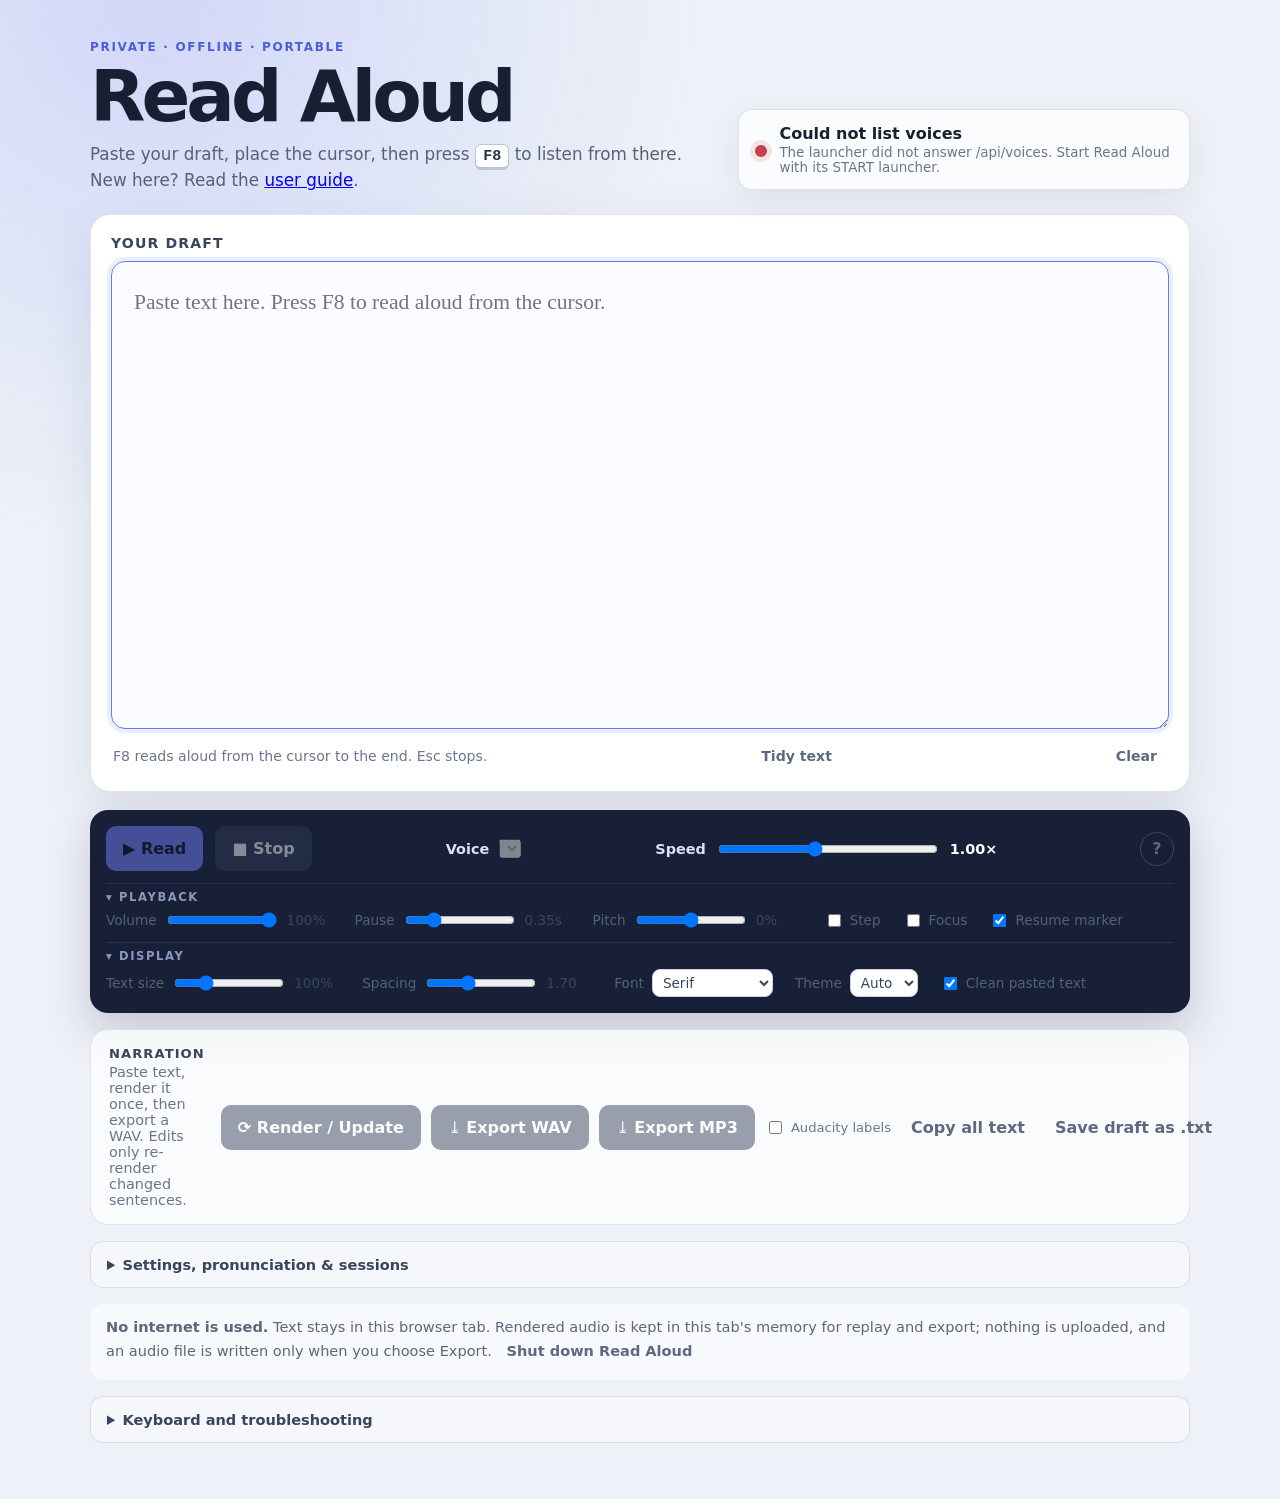
==== web/index.html @ 0d3b9978 "M0: import verified Read-Aloud baseline source and add regression checks" ====
<!doctype html>
<html lang="en">
<head>
  <meta charset="utf-8">
  <meta name="viewport" content="width=device-width, initial-scale=1">
  <meta name="color-scheme" content="light dark">
  <title>Read Aloud — Offline Proofreading</title>
  <link rel="stylesheet" href="style.css">
</head>
<body>
  <main class="shell">
    <noscript>
      <section class="noscript-banner" role="alert">
        <strong>JavaScript is turned off in this browser.</strong>
        <p>Read Aloud runs entirely on this computer — no internet is used and nothing is uploaded —
        but the offline voice engine needs JavaScript to run.</p>
        <p>If you use NoScript or a script blocker, allow scripts for <code>127.0.0.1</code> and
        <code>localhost</code> only; there are no third-party scripts on this page.
        Otherwise, enable JavaScript in your browser settings, then reload this page.</p>
      </section>
    </noscript>
    <header class="topbar">
      <div>
        <p class="eyebrow">PRIVATE · OFFLINE · PORTABLE</p>
        <h1>Read Aloud</h1>
        <p class="subtitle">Paste your draft, place the cursor, then press <kbd>F8</kbd> to listen from there. New here? Read the <a href="manual.html">user guide</a>.</p>
      </div>
      <div class="status-card" aria-live="polite">
        <span id="statusDot" class="dot loading"></span>
        <div>
          <strong id="statusTitle">Loading voice…</strong>
          <span id="statusDetail">The first launch can take several seconds.</span>
        </div>
      </div>
    </header>

    <section class="editor-card">
      <label for="draft">Your draft</label>
      <div id="restoreBanner" class="offer-banner" hidden>
        An autosaved session from this drive was found.
        <button id="restoreYes" type="button">Restore</button>
        <button id="restoreNo" class="quiet" type="button">Dismiss</button>
      </div>
      <div id="importBanner" class="offer-banner" hidden>
        Replace the current draft with <strong id="importName"></strong>? Unsaved work will be lost.
        <button id="importYes" type="button">Replace</button>
        <button id="importNo" class="quiet" type="button">Cancel</button>
      </div>
      <div class="editor-stack">
        <div id="backdrop" aria-hidden="true"><div id="backdropContent" class="backdrop-content"></div></div>
        <textarea id="draft" spellcheck="true" autofocus placeholder="Paste text here. Press F8 to read aloud from the cursor."></textarea>
      </div>
      <div class="selection-row">
        <span id="selectionInfo">F8 reads aloud from the cursor to the end. Esc stops.</span>
        <button id="tidyButton" class="quiet" type="button" title="Straighten quotes, remove hidden characters">Tidy text</button>
        <button id="clearButton" class="quiet" type="button">Clear</button>
      </div>
      <div class="lint-row" id="lintInfo" aria-live="polite"></div>
      <div class="flags-row" id="flagsRow" hidden>
        <span id="flagsInfo"></span>
        <button id="flagPanelToggle" class="quiet" type="button">Show</button>
        <button id="flagReportButton" class="quiet" type="button">Report</button>
        <button id="flagClearButton" class="quiet" type="button">Clear flags</button>
      </div>
      <ol class="flag-panel" id="flagPanel" hidden></ol>
    </section>

    <section class="controls" aria-label="Read aloud controls">
      <button id="readButton" class="primary" type="button" disabled>
        <span aria-hidden="true">▶</span> Read
      </button>
      <button id="stopButton" type="button" disabled>
        <span aria-hidden="true">■</span> Stop
      </button>
      <label class="speed-control" for="voiceSelect">
        Voice
        <select id="voiceSelect" disabled></select>
      </label>
      <label class="speed-control" for="speakerSelect" id="speakerRow" hidden>
        Speaker
        <select id="speakerSelect"></select>
      </label>
      <div class="speed-control" id="deliveryRow" hidden>
        Delivery
        <span class="seg" role="group" aria-label="Delivery style">
          <button id="deliveryNatural" type="button" class="segbtn active">Natural</button>
          <button id="deliverySteady" type="button" class="segbtn">Steady</button>
        </span>
      </div>
      <label class="speed-control" for="speed">
        Speed
        <input id="speed" type="range" min="0.65" max="1.45" step="0.05" value="1">
        <output id="speedValue" for="speed">1.00×</output>
      </label>
      <button id="helpButton" class="quiet help-btn" type="button" title="Keyboard shortcuts" aria-label="Keyboard shortcuts">?</button>
      <details class="ctl-group" id="playbackGroup" open>
        <summary>Playback</summary>
        <div class="tuning-row" aria-label="Playback tuning">
          <label for="volume">
            Volume
            <input id="volume" type="range" min="0" max="1" step="0.05" value="1">
            <output id="volumeValue" for="volume">100%</output>
          </label>
          <label for="gap">
            Pause
            <input id="gap" type="range" min="0" max="1.5" step="0.05" value="0.35">
            <output id="gapValue" for="gap">0.35s</output>
          </label>
          <label for="pitch">
            Pitch
            <input id="pitch" type="range" min="0.85" max="1.15" step="0.01" value="1">
            <output id="pitchValue" for="pitch">0%</output>
          </label>
          <label class="toggle" for="stepToggle">
            <input id="stepToggle" type="checkbox">
            Step
          </label>
          <label class="toggle" for="focusToggle">
            <input id="focusToggle" type="checkbox">
            Focus
          </label>
          <label class="toggle" for="resumeToggle" title="Leave a ▸ marker on the sentence where reading stopped">
            <input id="resumeToggle" type="checkbox" checked>
            Resume marker
          </label>
        </div>
      </details>
      <details class="ctl-group" id="displayGroup" open>
        <summary>Display</summary>
        <div class="tuning-row" aria-label="Display settings">
          <label for="fontScale">
            Text size
            <input id="fontScale" type="range" min="0.8" max="1.6" step="0.05" value="1">
            <output id="fontValue" for="fontScale">100%</output>
          </label>
          <label for="lineSpacing">
            Spacing
            <input id="lineSpacing" type="range" min="1.3" max="2.4" step="0.05" value="1.7">
            <output id="spacingValue" for="lineSpacing">1.70</output>
          </label>
          <label for="fontSelect">
            Font
            <select id="fontSelect">
              <option value="serif" selected>Serif</option>
              <option value="hyper">Hyperlegible</option>
            </select>
          </label>
          <label for="themeSelect">
            Theme
            <select id="themeSelect">
              <option value="auto" selected>Auto</option>
              <option value="light">Light</option>
              <option value="dark">Dark</option>
            </select>
          </label>
          <label class="toggle" for="cleanPasteToggle">
            <input id="cleanPasteToggle" type="checkbox" checked>
            Clean pasted text
          </label>
        </div>
      </details>
    </section>

    <section class="narration" aria-label="Narration and WAV export">
      <div class="narration-text">
        <strong>Narration</strong>
        <span id="narrationInfo">Paste text, render it once, then export a WAV. Edits only re-render changed sentences.</span>
        <span id="statsInfo" class="stats-line"></span>
      </div>
      <div class="narration-buttons">
        <button id="renderButton" type="button" disabled>
          <span aria-hidden="true">⟳</span> Render / Update
        </button>
        <button id="exportButton" type="button" disabled>
          <span aria-hidden="true">⤓</span> Export WAV
        </button>
        <button id="exportMp3Button" type="button" disabled>
          <span aria-hidden="true">⤓</span> Export MP3
        </button>
        <label class="labels-toggle" for="labelsToggle">
          <input id="labelsToggle" type="checkbox">
          Audacity labels
        </label>
        <button id="copyAllButton" class="quiet" type="button">Copy all text</button>
        <button id="saveTxtButton" class="quiet" type="button">Save draft as .txt</button>
      </div>
    </section>

    <details class="help settings-panel">
      <summary>Settings, pronunciation &amp; sessions</summary>
      <div class="settings-body">
        <p>Copy your settings as one line of text, or save them as <strong>settings.txt</strong> next to
        the app files in the <strong>shared</strong> folder — the page loads that file automatically on
        every launch, on any computer. Pronunciation fixes live in the <code>dict</code> part, for example
        <code>"dict":{"Dr.":"Doctor","kubectl":"kube control"}</code>; they change only how words are
        spoken, never your text. A session file saves the draft, flags, and settings together.</p>
        <textarea id="settingsBox" rows="3" spellcheck="false" placeholder='RA1 {"v":1,"speed":1, ... }'></textarea>
        <div class="settings-buttons">
          <button id="settingsShow" class="quiet" type="button">Show current</button>
          <button id="settingsApply" class="quiet" type="button">Apply</button>
          <button id="settingsCopy" class="quiet" type="button">Copy</button>
          <button id="settingsDownload" class="quiet" type="button">Save settings.txt to drive</button>
          <button id="sessionSave" class="quiet" type="button">Save session to drive</button>
          <button id="sessionOpen" class="quiet" type="button">Open session</button>
          <label class="toggle" for="autosaveToggle">
            <input id="autosaveToggle" type="checkbox">
            Autosave to drive
          </label>
          <span id="autosaveDot" class="autosave-dot" hidden>● autosaving to this drive</span>
          <input type="file" id="sessionFile" accept=".json,.txt,application/json" hidden>
        </div>
      </div>
    </details>

    <section class="privacy-note">
      <strong>No internet is used.</strong>
      Text stays in this browser tab. Rendered audio is kept in this tab's memory for replay and export; nothing is uploaded, and an audio file is written only when you choose Export.
      <span class="quit-line"><button id="quitButton" class="quiet" type="button">Shut down Read Aloud</button></span>
    </section>

    <details class="help">
      <summary>Keyboard and troubleshooting</summary>
      <p><strong>New to Read Aloud?</strong> The <a href="manual.html">user guide</a> walks through everything on one friendly page — it also lives on the drive as <strong>HOW TO USE.html</strong>.</p>
      <p><kbd>F8</kbd> reads aloud from the cursor to the end of the draft, highlighting each sentence as it is spoken. The next sentence is prepared while the current one plays, so reading is continuous. With text selected, <kbd>F8</kbd> reads only the selection. <kbd>Esc</kbd> stops and leaves a <strong>▸ resume marker</strong> on the sentence — it follows the sentence through edits and clears itself once you read it again. Pressing <kbd>F8</kbd> resumes from the stopped sentence. Editing the text stops playback. Press <kbd>?</kbd> anytime for the shortcut overlay.</p>
      <p><strong>Adding voices:</strong> copy a compatible voice package folder into the
      <strong>voices</strong> folder next to <strong>shared</strong> on this drive, then relaunch.
      Three families work: <strong>Piper VITS</strong> packages hold <code>voice.json</code>,
      <code>model.onnx</code> and <code>tokens.txt</code>; <strong>KittenTTS</strong> and
      <strong>Kokoro</strong> packages also include their matching <code>voices.bin</code> and carry
      several speakers in one file. Multi-speaker Piper models (such as LibriTTS-R with 904 speakers)
      work too — the Speaker dropdown appears automatically, and a curated <code>speakers</code> list
      in <code>voice.json</code> (schemaVersion 2) gives your favorites proper names.
      It will appear in the Voice dropdown automatically. The <a href="make-voice.html">voice package maker</a> can build and test compatible Piper, KittenTTS, and Kokoro packages. Invalid packages are skipped and reported
      without affecting working voices.</p>
      <p><kbd>F7</kbd> replays the current sentence (or, while stopped, reads the sentence at the cursor once).
      <kbd>F9</kbd> flags the current sentence for later without interrupting playback; <kbd>F10</kbd> jumps
      to the next flagged sentence. <strong>Show</strong> opens the flag panel: click any entry to jump to it,
      and flags follow their sentences through edits and moves — a rewritten sentence keeps its flag, and a
      deleted one is listed as not found. Flagged sentences carry a dotted underline in the text. <strong>Step</strong> waits after each sentence — press <kbd>F8</kbd>
      (or Space outside the text box) for the next one. <strong>Focus</strong> dims everything except the
      sentence being spoken.</p>
      <p><strong>Render / Update</strong> synthesizes every sentence of the draft into memory, and <strong>Export WAV</strong> stitches them into one audio file with natural pauses. After editing, Render / Update re-records only the sentences that changed; everything else is reused instantly. Changing the speed re-renders everything, since it produces different audio.</p>
      <p>Do not open <code>shared/index.html</code> directly. Close this page and use the matching <code>START</code> launcher in the parent folder. Keep the <code>shared</code> folder beside the launcher.</p>
    </details>
    <div id="helpOverlay" class="help-overlay" hidden role="dialog" aria-label="Keyboard shortcuts">
      <div class="help-card">
        <strong>Keyboard shortcuts</strong>
        <dl>
          <dt><kbd>F8</kbd></dt><dd>Read from the cursor (or read the selection). In step mode: next sentence.</dd>
          <dt><kbd>F7</kbd></dt><dd>Replay the current sentence.</dd>
          <dt><kbd>F9</kbd></dt><dd>Flag the current sentence while listening.</dd>
          <dt><kbd>F10</kbd></dt><dd>Jump to the next flagged sentence.</dd>
          <dt><kbd>Esc</kbd></dt><dd>Stop reading (a ▸ resume marker is left on the sentence).</dd>
          <dt><kbd>Space</kbd></dt><dd>Next sentence in step mode, when the text box is not focused.</dd>
          <dt><kbd>?</kbd></dt><dd>Show or hide this overlay.</dd>
        </dl>
        <button id="helpClose" class="quiet" type="button">Close</button>
      </div>
    </div>
  </main>

  <script src="app.js" defer></script>
</body>
</html>
---- web/style.css ----
:root {
  font-family: Inter, ui-sans-serif, system-ui, -apple-system, BlinkMacSystemFont, "Segoe UI", sans-serif;
  color: #172033;
  background: #eef1f7;
  font-synthesis: none;
}

* { box-sizing: border-box; }

body {
  margin: 0;
  min-height: 100vh;
  background:
    radial-gradient(circle at 12% 0%, rgba(72, 99, 255, 0.18), transparent 34rem),
    #eef1f7;
}

button, textarea, input { font: inherit; }

.shell {
  width: min(1100px, calc(100% - 32px));
  margin: 0 auto;
  padding: 40px 0 56px;
}

.topbar {
  display: flex;
  justify-content: space-between;
  align-items: flex-end;
  gap: 24px;
  margin-bottom: 24px;
}

.eyebrow {
  margin: 0 0 8px;
  color: #4c5ed7;
  font-size: 0.75rem;
  font-weight: 800;
  letter-spacing: 0.14em;
}

h1 {
  margin: 0;
  font-size: clamp(2.25rem, 6vw, 4.5rem);
  letter-spacing: -0.055em;
  line-height: 0.95;
}

.subtitle {
  margin: 14px 0 0;
  color: #566178;
  font-size: 1.05rem;
}

kbd {
  display: inline-block;
  padding: 0.12rem 0.45rem;
  border: 1px solid #bcc4d8;
  border-bottom-width: 3px;
  border-radius: 6px;
  background: #fff;
  color: #27314a;
  font-size: 0.9em;
  font-weight: 700;
}

.status-card {
  min-width: 290px;
  display: flex;
  align-items: center;
  gap: 12px;
  padding: 14px 16px;
  border: 1px solid rgba(122, 136, 169, 0.24);
  border-radius: 14px;
  background: rgba(255, 255, 255, 0.76);
  box-shadow: 0 10px 30px rgba(44, 56, 94, 0.08);
}

.status-card strong, .status-card span { display: block; }
.status-card span { margin-top: 2px; color: #6b758b; font-size: 0.84rem; }

.dot {
  width: 12px;
  height: 12px;
  flex: 0 0 12px;
  border-radius: 50%;
  background: #d8a316;
  box-shadow: 0 0 0 5px rgba(216, 163, 22, 0.13);
}

.dot.ready { background: #1c9c67; box-shadow: 0 0 0 5px rgba(28, 156, 103, 0.13); }
.dot.error { background: #c83f52; box-shadow: 0 0 0 5px rgba(200, 63, 82, 0.13); }
.dot.speaking { background: #5268ee; box-shadow: 0 0 0 5px rgba(82, 104, 238, 0.13); }

.editor-card {
  padding: 20px;
  border: 1px solid rgba(122, 136, 169, 0.22);
  border-radius: 20px;
  background: #fff;
  box-shadow: 0 18px 50px rgba(44, 56, 94, 0.1);
}

.editor-card > label {
  display: block;
  margin: 0 0 10px;
  color: #39445d;
  font-size: 0.88rem;
  font-weight: 800;
  text-transform: uppercase;
  letter-spacing: 0.08em;
}

.editor-stack {
  position: relative;
  display: grid;
}

.editor-stack > textarea { grid-area: 1 / 1; }

#backdrop {
  position: absolute;
  inset: 0;
  overflow: hidden;
  border: 1px solid transparent;
  border-radius: 14px;
  background: #fbfcff;
  pointer-events: none;
}

.backdrop-content {
  min-height: 100%;
  padding: 22px;
  color: transparent;
  font-family: Georgia, "Times New Roman", serif;
  font-size: clamp(1.1rem, 2vw, 1.35rem);
  line-height: 1.7;
  white-space: pre-wrap;
  overflow-wrap: break-word;
}

.backdrop-content mark {
  border-radius: 5px;
  background: rgba(114, 132, 255, 0.30);
  color: transparent;
  box-decoration-break: clone;
  -webkit-box-decoration-break: clone;
}

textarea {
  position: relative;
  z-index: 1;
  width: 100%;
  min-height: min(52vh, 560px);
  resize: vertical;
  padding: 22px;
  border: 1px solid #d6dbe8;
  border-radius: 14px;
  outline: none;
  background: transparent;
  color: #171d2c;
  font-family: Georgia, "Times New Roman", serif;
  font-size: clamp(1.1rem, 2vw, 1.35rem);
  line-height: 1.7;
  transition: border-color 150ms ease, box-shadow 150ms ease;
}

textarea:focus {
  border-color: #687bf0;
  box-shadow: 0 0 0 4px rgba(104, 123, 240, 0.13);
}

.selection-row {
  display: flex;
  justify-content: space-between;
  align-items: center;
  gap: 16px;
  padding: 12px 2px 0;
  color: #6b758b;
  font-size: 0.88rem;
}

.controls {
  display: flex;
  flex-wrap: wrap;
  align-items: center;
  gap: 12px;
  margin-top: 18px;
  padding: 16px;
  border-radius: 18px;
  background: #182038;
  color: #fff;
  box-shadow: 0 18px 45px rgba(24, 32, 56, 0.2);
}

button {
  padding: 12px 16px;
  border: 1px solid transparent;
  border-radius: 10px;
  cursor: pointer;
  background: #303a55;
  color: #fff;
  font-weight: 750;
}

button:hover:not(:disabled) { transform: translateY(-1px); }
button:disabled { cursor: not-allowed; opacity: 0.48; }
button.primary { background: #7284ff; color: #0c1226; }
button.quiet { padding: 6px 9px; background: transparent; color: #5e6980; }

.speed-control {
  display: flex;
  align-items: center;
  gap: 10px;
  margin-left: auto;
  color: #dce1f1;
  font-size: 0.9rem;
  font-weight: 700;
}

.speed-control input { width: min(220px, 24vw); }
.speed-control select { max-width: min(16em, 30vw); }
.speed-control output { min-width: 3.5rem; color: #fff; font-variant-numeric: tabular-nums; }

.seg { display: inline-flex; border: 1px solid #3a4664; border-radius: 10px; overflow: hidden; }
.seg .segbtn { padding: 8px 12px; border-radius: 0; background: #232c47; color: #c7cfe4; font-weight: 650; }
.seg .segbtn.active { background: #7284ff; color: #0c1226; }
.seg .segbtn:hover:not(:disabled) { transform: none; }

.offer-banner {
  margin: 8px 0 10px;
  padding: 10px 14px;
  border: 1px solid #c9d0e0;
  border-radius: 12px;
  background: rgba(114, 132, 255, 0.08);
  font-size: 0.9rem;
}
.offer-banner button { margin-left: 8px; padding: 6px 12px; }
:root[data-theme="dark"] .offer-banner { border-color: #303a53; background: rgba(114, 132, 255, 0.12); }

.autosave-dot { color: #2f7d4f; font-size: 0.85rem; font-weight: 700; }
:root[data-theme="dark"] .autosave-dot { color: #7fd79f; }

/* Collapsible groups inside the dark controls card */
.ctl-group { width: 100%; }
.ctl-group summary {
  cursor: pointer;
  list-style: none;
  font-size: 0.72rem;
  font-weight: 800;
  letter-spacing: 0.14em;
  text-transform: uppercase;
  color: #8b98bd;
  padding: 6px 0 2px;
  border-top: 1px solid rgba(122, 136, 169, 0.18);
  user-select: none;
}
.ctl-group summary::before { content: '▸ '; }
.ctl-group[open] summary::before { content: '▾ '; }
.ctl-group .tuning-row { border-top: none; margin-top: 4px; padding-top: 0; }
.help-btn { margin-left: auto; font-weight: 800; border: 1px solid #3a4664; border-radius: 50%; width: 34px; height: 34px; padding: 0; color: #c7cfe4; }

/* Keyboard shortcut overlay */
.help-overlay {
  position: fixed;
  inset: 0;
  background: rgba(12, 18, 38, 0.55);
  display: flex;
  align-items: center;
  justify-content: center;
  z-index: 40;
}
.help-card {
  background: #fff;
  color: #1c2438;
  border-radius: 16px;
  padding: 22px 26px;
  max-width: 520px;
  width: min(92vw, 520px);
  box-shadow: 0 24px 60px rgba(12, 18, 38, 0.35);
}
.help-card dl { display: grid; grid-template-columns: auto 1fr; gap: 8px 14px; margin: 14px 0; }
.help-card dd { margin: 0; font-size: 0.92rem; }
:root[data-theme="dark"] .help-card { background: #1d2538; color: #dce1f1; }

/* Resume marker: one solid accent underline, distinct from dotted flags */
u.resumemark {
  text-decoration: underline;
  text-decoration-style: solid;
  text-decoration-color: #7284ff;
  text-decoration-thickness: 2.5px;
  text-underline-offset: 3px;
}

/* Sentences just re-recorded by Render / Update */
u.fresh { text-decoration: none; background: rgba(114, 132, 255, 0.16); border-radius: 3px; }

/* Pinned resume row in the flag panel */
.flag-panel li.flag-resume { border-left: 3px solid #7284ff; }
.flag-panel li.flag-resume .flag-text::before { content: '▸ Resume — '; font-weight: 750; color: #5a6cf0; }

/* The hidden attribute must always win, even over author display rules
   (flex/grid on the same element would otherwise override it). */
[hidden] { display: none !important; }

.noscript-banner {
  margin-bottom: 18px;
  padding: 16px 18px;
  border: 1px solid #e3b7b7;
  border-radius: 14px;
  background: #fdf3f3;
  color: #5a2f2f;
}

.noscript-banner strong { display: block; margin-bottom: 6px; }
.noscript-banner p { margin: 6px 0 0; font-size: 0.95rem; line-height: 1.5; }
.noscript-banner code {
  padding: 1px 5px;
  border-radius: 5px;
  background: rgba(0, 0, 0, 0.07);
  font-size: 0.9em;
}

.narration {
  display: flex;
  justify-content: space-between;
  align-items: center;
  gap: 16px;
  margin-top: 16px;
  padding: 16px 18px;
  border: 1px solid rgba(122, 136, 169, 0.22);
  border-radius: 18px;
  background: rgba(255, 255, 255, 0.72);
}

.narration-text strong {
  display: block;
  color: #39445d;
  font-size: 0.82rem;
  font-weight: 800;
  text-transform: uppercase;
  letter-spacing: 0.08em;
}

.narration-text span {
  display: block;
  margin-top: 3px;
  color: #6b758b;
  font-size: 0.9rem;
}

.narration-buttons {
  display: flex;
  gap: 10px;
  flex: 0 0 auto;
}

.privacy-note, .help {
  margin-top: 16px;
  padding: 14px 16px;
  border-radius: 13px;
  color: #5c667c;
  font-size: 0.91rem;
}

.privacy-note { background: rgba(255, 255, 255, 0.62); }
.help { border: 1px solid rgba(122, 136, 169, 0.22); background: rgba(255, 255, 255, 0.42); }
.help summary { cursor: pointer; color: #39445d; font-weight: 800; }
.help p:last-child { margin-bottom: 0; }

@media (max-width: 760px) {
  .shell { width: min(100% - 20px, 1100px); padding-top: 22px; }
  .topbar { display: block; }
  .status-card { margin-top: 20px; min-width: 0; }
  .controls { flex-wrap: wrap; }
  .narration { display: block; }
  .narration-buttons { margin-top: 12px; }
  .narration-buttons button { flex: 1; width: 100%; }
  .speed-control { width: 100%; margin: 4px 0 0; }
  .speed-control input { flex: 1; width: auto; }
}

/* dark theme (activated by data-theme, set from the theme setting) */
:root[data-theme="dark"] { color: #eef1fb; background: #111626; }
:root[data-theme="dark"] body { background: radial-gradient(circle at 12% 0%, rgba(72, 99, 255, 0.2), transparent 34rem), #111626; }
:root[data-theme="dark"] .subtitle, :root[data-theme="dark"] .selection-row, :root[data-theme="dark"] .privacy-note, :root[data-theme="dark"] .help { color: #aeb7cc; }
:root[data-theme="dark"] .status-card, :root[data-theme="dark"] .editor-card { background: #1a2133; border-color: #303a53; }
:root[data-theme="dark"] .status-card span { color: #aeb7cc; }
:root[data-theme="dark"] textarea { background: transparent; color: #f0f2f8; border-color: #38425d; }
:root[data-theme="dark"] #backdrop { background: #111728; }
:root[data-theme="dark"] .backdrop-content mark { background: rgba(114, 132, 255, 0.42); }
:root[data-theme="dark"] .editor-card > label, :root[data-theme="dark"] .help summary { color: #dfe4f2; }
:root[data-theme="dark"] kbd { background: #222b40; color: #eef1fb; border-color: #52607c; }
:root[data-theme="dark"] button.quiet { color: #bac2d4; }
:root[data-theme="dark"] .privacy-note, :root[data-theme="dark"] .help, :root[data-theme="dark"] .narration { background: rgba(29, 37, 56, 0.75); border-color: #303a53; }
:root[data-theme="dark"] .narration-text strong { color: #dfe4f2; }
:root[data-theme="dark"] .narration-text span { color: #aeb7cc; }
:root[data-theme="dark"] .noscript-banner { background: #3a2430; border-color: #6d4050; color: #f0d9dd; }
:root[data-theme="dark"] .noscript-banner code { background: rgba(255, 255, 255, 0.12); }


/* ---- Tier 1 pack: tuning row, lint, stats, scalable editor text ---- */

.tuning-row {
  display: flex;
  flex-wrap: wrap;
  gap: 14px 22px;
  width: 100%;
  margin-top: 14px;
  padding-top: 14px;
  border-top: 1px solid rgba(122, 136, 169, 0.18);
}

.tuning-row label {
  display: flex;
  align-items: center;
  gap: 8px;
  font-size: 0.85rem;
  color: #54607a;
}

.tuning-row input[type="range"] { width: 110px; }

.tuning-row output {
  min-width: 46px;
  font-variant-numeric: tabular-nums;
  color: #39445d;
}

.lint-row {
  margin-top: 8px;
  font-size: 0.85rem;
  color: #8a5a2b;
}

.lint-row:empty { display: none; }

.stats-line {
  display: block;
  margin-top: 4px;
  color: #6b758b;
  font-size: 0.85rem;
}

.stats-line:empty { display: none; }

textarea, .backdrop-content {
  font-size: calc(clamp(1.1rem, 2vw, 1.35rem) * var(--font-scale, 1));
  line-height: var(--line-height, 1.7);
}

/* dark theme (activated by data-theme, set from the theme setting) */
:root[data-theme="dark"] .tuning-row { border-top-color: rgba(122, 136, 169, 0.28); }
:root[data-theme="dark"] .tuning-row label { color: #aeb7cc; }
:root[data-theme="dark"] .tuning-row output { color: #dfe4f2; }
:root[data-theme="dark"] .lint-row { color: #dcb27e; }
:root[data-theme="dark"] .stats-line { color: #aeb7cc; }


/* ---- Tier 2 pack: fonts, focus mode, lint underlines, flags, settings, exports ---- */

@font-face {
  font-family: 'Atkinson Hyperlegible';
  src: url('fonts/AtkinsonHyperlegible-Regular.woff2') format('woff2');
  font-weight: 400;
  font-style: normal;
  font-display: swap;
}
@font-face {
  font-family: 'Atkinson Hyperlegible';
  src: url('fonts/AtkinsonHyperlegible-Bold.woff2') format('woff2');
  font-weight: 700;
  font-style: normal;
  font-display: swap;
}
@font-face {
  font-family: 'Atkinson Hyperlegible';
  src: url('fonts/AtkinsonHyperlegible-Italic.woff2') format('woff2');
  font-weight: 400;
  font-style: italic;
  font-display: swap;
}

textarea, .backdrop-content {
  font-family: var(--editor-font, Georgia, "Times New Roman", serif);
}

.tuning-row select {
  padding: 4px 6px;
  border-radius: 8px;
  border: 1px solid #c9d0e0;
  background: #ffffff;
  color: #39445d;
  font: inherit;
}

.tuning-row .toggle {
  gap: 6px;
  cursor: pointer;
}

/* Focus mode: dim everything except the sentence being spoken */
.focus-live textarea { color: transparent; caret-color: #171d2c; }
.focus-live .backdrop-content { color: rgba(23, 29, 44, 0.34); }
.focus-live .backdrop-content mark { color: #171d2c; }

/* Writing-check underlines drawn behind the editable text */
.backdrop-content u.lint {
  color: transparent;
  text-decoration: underline wavy #c2543a 1.5px;
  text-decoration-skip-ink: none;
}

.flags-row {
  display: flex;
  align-items: center;
  gap: 10px;
  margin-top: 8px;
  font-size: 0.85rem;
  color: #54607a;
}

.labels-toggle {
  display: flex;
  align-items: center;
  gap: 6px;
  font-size: 0.82rem;
  color: #6b758b;
  cursor: pointer;
}

.settings-body { margin-top: 10px; }

.settings-body textarea {
  min-height: 0;
  height: auto;
  padding: 10px 12px;
  font-family: ui-monospace, SFMono-Regular, Menlo, Consolas, monospace;
  font-size: 0.82rem;
  line-height: 1.5;
}

.settings-buttons {
  display: flex;
  flex-wrap: wrap;
  gap: 8px;
  margin-top: 10px;
}

.quit-line { margin-top: 10px; }

:root[data-theme="dark"] .tuning-row select { background: #1a2133; color: #dfe4f2; border-color: #38425d; }
:root[data-theme="dark"] .focus-live textarea { color: transparent; caret-color: #f0f2f8; }
:root[data-theme="dark"] .focus-live .backdrop-content { color: rgba(240, 242, 248, 0.30); }
:root[data-theme="dark"] .focus-live .backdrop-content mark { color: #f0f2f8; }
:root[data-theme="dark"] .backdrop-content u.lint { text-decoration-color: #e08b6d; }
:root[data-theme="dark"] .flags-row { color: #aeb7cc; }
:root[data-theme="dark"] .labels-toggle { color: #aeb7cc; }

/* Native form controls and scrollbars follow the chosen theme, not the OS. */
:root[data-theme="light"] { color-scheme: light; }
:root[data-theme="dark"] { color-scheme: dark; }

/* ---- Flag panel ---- */

.flag-panel {
  margin: 8px 0 0;
  padding: 6px 8px;
  list-style: none;
  border: 1px solid rgba(122, 136, 169, 0.22);
  border-radius: 12px;
  background: rgba(255, 255, 255, 0.72);
  max-height: 260px;
  overflow-y: auto;
}

.flag-panel li {
  display: flex;
  align-items: baseline;
  gap: 8px;
  padding: 6px 8px;
  border-radius: 8px;
  cursor: pointer;
  font-size: 0.88rem;
  color: #39445d;
}

.flag-panel li:hover { background: rgba(114, 132, 255, 0.10); }

.flag-panel .flag-text { flex: 1; min-width: 0; }
.flag-panel .flag-ctx { color: #9aa3b8; }

.flag-panel .flag-badge {
  flex: 0 0 auto;
  font-size: 0.72rem;
  padding: 1px 7px;
  border-radius: 999px;
  background: rgba(122, 136, 169, 0.16);
  color: #54607a;
}

.flag-panel li.flag-lost { cursor: default; opacity: 0.6; }
.flag-panel li.flag-lost .flag-badge { background: rgba(194, 84, 58, 0.14); color: #a04a34; }
.flag-panel li.flag-edited .flag-badge { background: rgba(114, 132, 255, 0.16); color: #4553a8; }

.flag-panel .flag-remove {
  flex: 0 0 auto;
  border: 0;
  background: none;
  color: #9aa3b8;
  cursor: pointer;
  font-size: 0.9rem;
  padding: 0 4px;
}
.flag-panel .flag-remove:hover { color: #a04a34; }

/* flagged sentences marked behind the text while idle */
.backdrop-content u.flagmark {
  color: transparent;
  text-decoration: underline dotted #b98a2e 2px;
  text-decoration-skip-ink: none;
}

:root[data-theme="dark"] .flag-panel { background: rgba(29, 37, 56, 0.75); border-color: #303a53; }
:root[data-theme="dark"] .flag-panel li { color: #dfe4f2; }
:root[data-theme="dark"] .flag-panel li:hover { background: rgba(114, 132, 255, 0.16); }
:root[data-theme="dark"] .flag-panel .flag-ctx { color: #7e88a1; }
:root[data-theme="dark"] .flag-panel .flag-badge { background: rgba(122, 136, 169, 0.28); color: #aeb7cc; }
:root[data-theme="dark"] .backdrop-content u.flagmark { text-decoration-color: #d9a94a; }
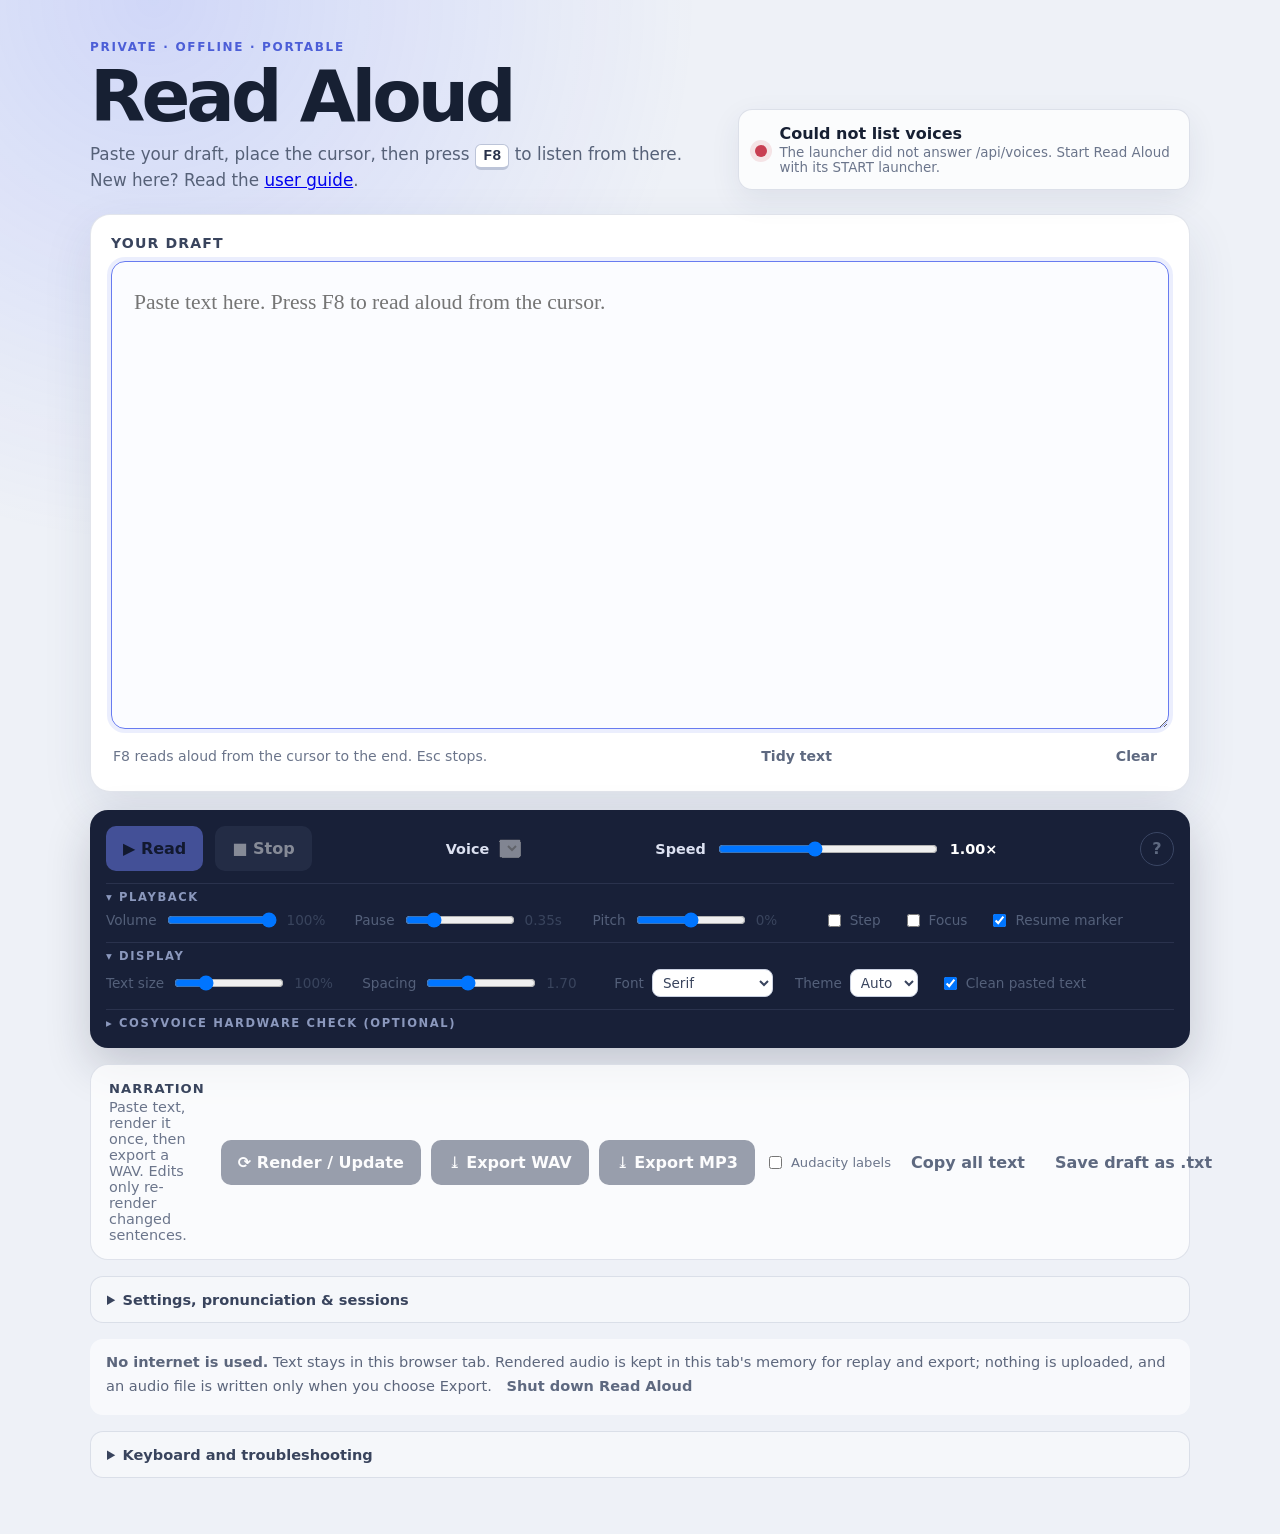
==== commit f57090be: "feat(M2a): expose optional GPU check in portable UI and package its script" ====
--- a/web/index.html
+++ b/web/index.html
@@ -157,6 +157,13 @@
             <input id="cleanPasteToggle" type="checkbox" checked>
             Clean pasted text
           </label>
+        </div>
+      </details>
+      <details class="ctl-group" id="gpuGroup">
+        <summary>CosyVoice hardware check (optional)</summary>
+        <div class="tuning-row">
+          <button id="gpuProbeButton" class="quiet" type="button">Check local GPU</button>
+          <span id="gpuProbeStatus" role="status" aria-live="polite">Not checked. Portable voices work without a GPU.</span>
         </div>
       </details>
     </section>
@@ -259,6 +266,8 @@
     </div>
   </main>
 
+  <script src="tts-backends.js" defer></script>
   <script src="app.js" defer></script>
+  <script src="tts-diagnostics.js" defer></script>
 </body>
 </html>
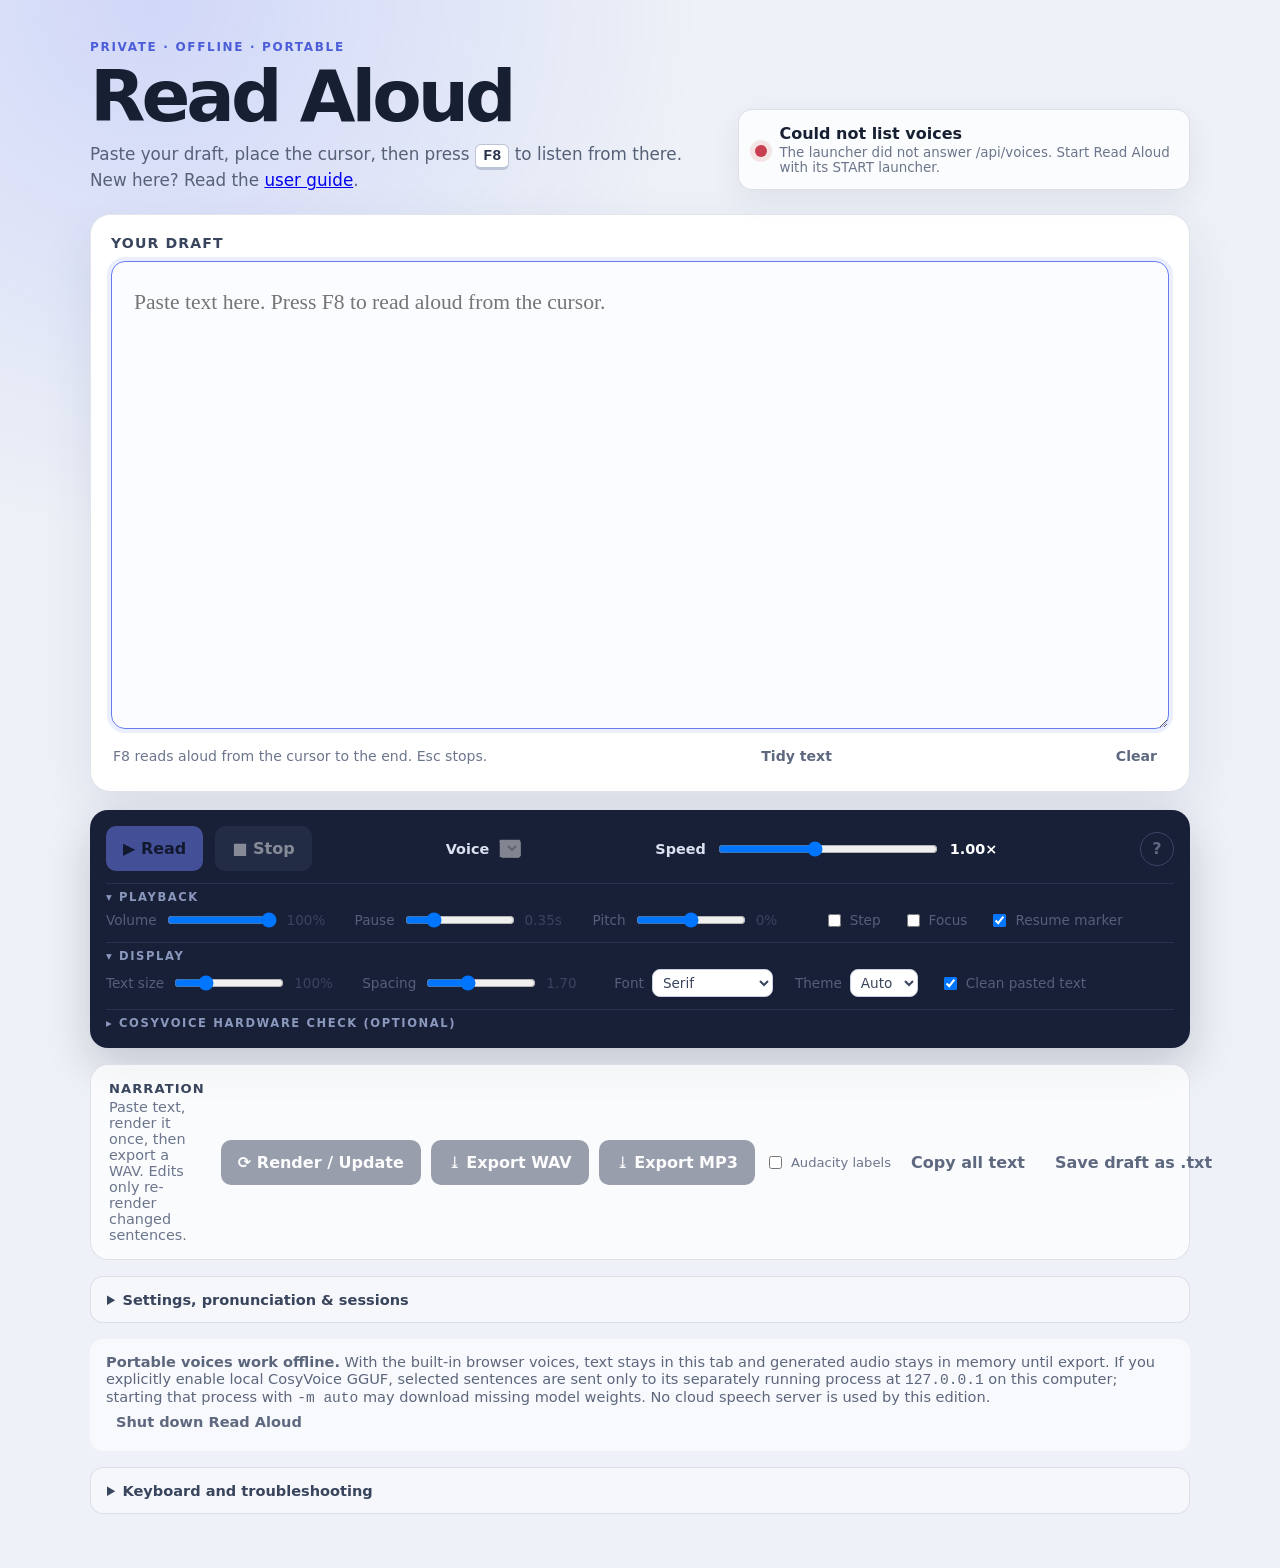
==== commit 771161d4: "M4: add consent-gated local CosyVoice discoverer and accurate privacy notice" ====
--- a/web/index.html
+++ b/web/index.html
@@ -165,6 +165,15 @@
           <button id="gpuProbeButton" class="quiet" type="button">Check local GPU</button>
           <span id="gpuProbeStatus" role="status" aria-live="polite">Not checked. Portable voices work without a GPU.</span>
         </div>
+        <div class="tuning-row">
+          <label class="toggle" for="cosyvoiceRights">
+            <input type="checkbox" id="cosyvoiceRights">
+            I have the rights to use the selected CosyVoice preset
+          </label>
+          <button id="cosyvoiceCheckButton" class="quiet" type="button">Find local CosyVoice GGUF</button>
+          <span id="cosyvoiceLocalStatus" role="status" aria-live="polite">Optional experimental native voice. Start the local CrispASR server first.</span>
+        </div>
+        <p class="stats-line">Early test: CrispASR prepends a spoken AI disclosure to each generated sentence. Film-ready exports will need a separate disclosure workflow.</p>
       </details>
     </section>
 
@@ -220,8 +229,8 @@
     </details>
 
     <section class="privacy-note">
-      <strong>No internet is used.</strong>
-      Text stays in this browser tab. Rendered audio is kept in this tab's memory for replay and export; nothing is uploaded, and an audio file is written only when you choose Export.
+      <strong>Portable voices work offline.</strong>
+      With the built-in browser voices, text stays in this tab and generated audio stays in memory until export. If you explicitly enable local CosyVoice GGUF, selected sentences are sent only to its separately running process at <code>127.0.0.1</code> on this computer; starting that process with <code>-m auto</code> may download missing model weights. No cloud speech server is used by this edition.
       <span class="quit-line"><button id="quitButton" class="quiet" type="button">Shut down Read Aloud</button></span>
     </section>
 
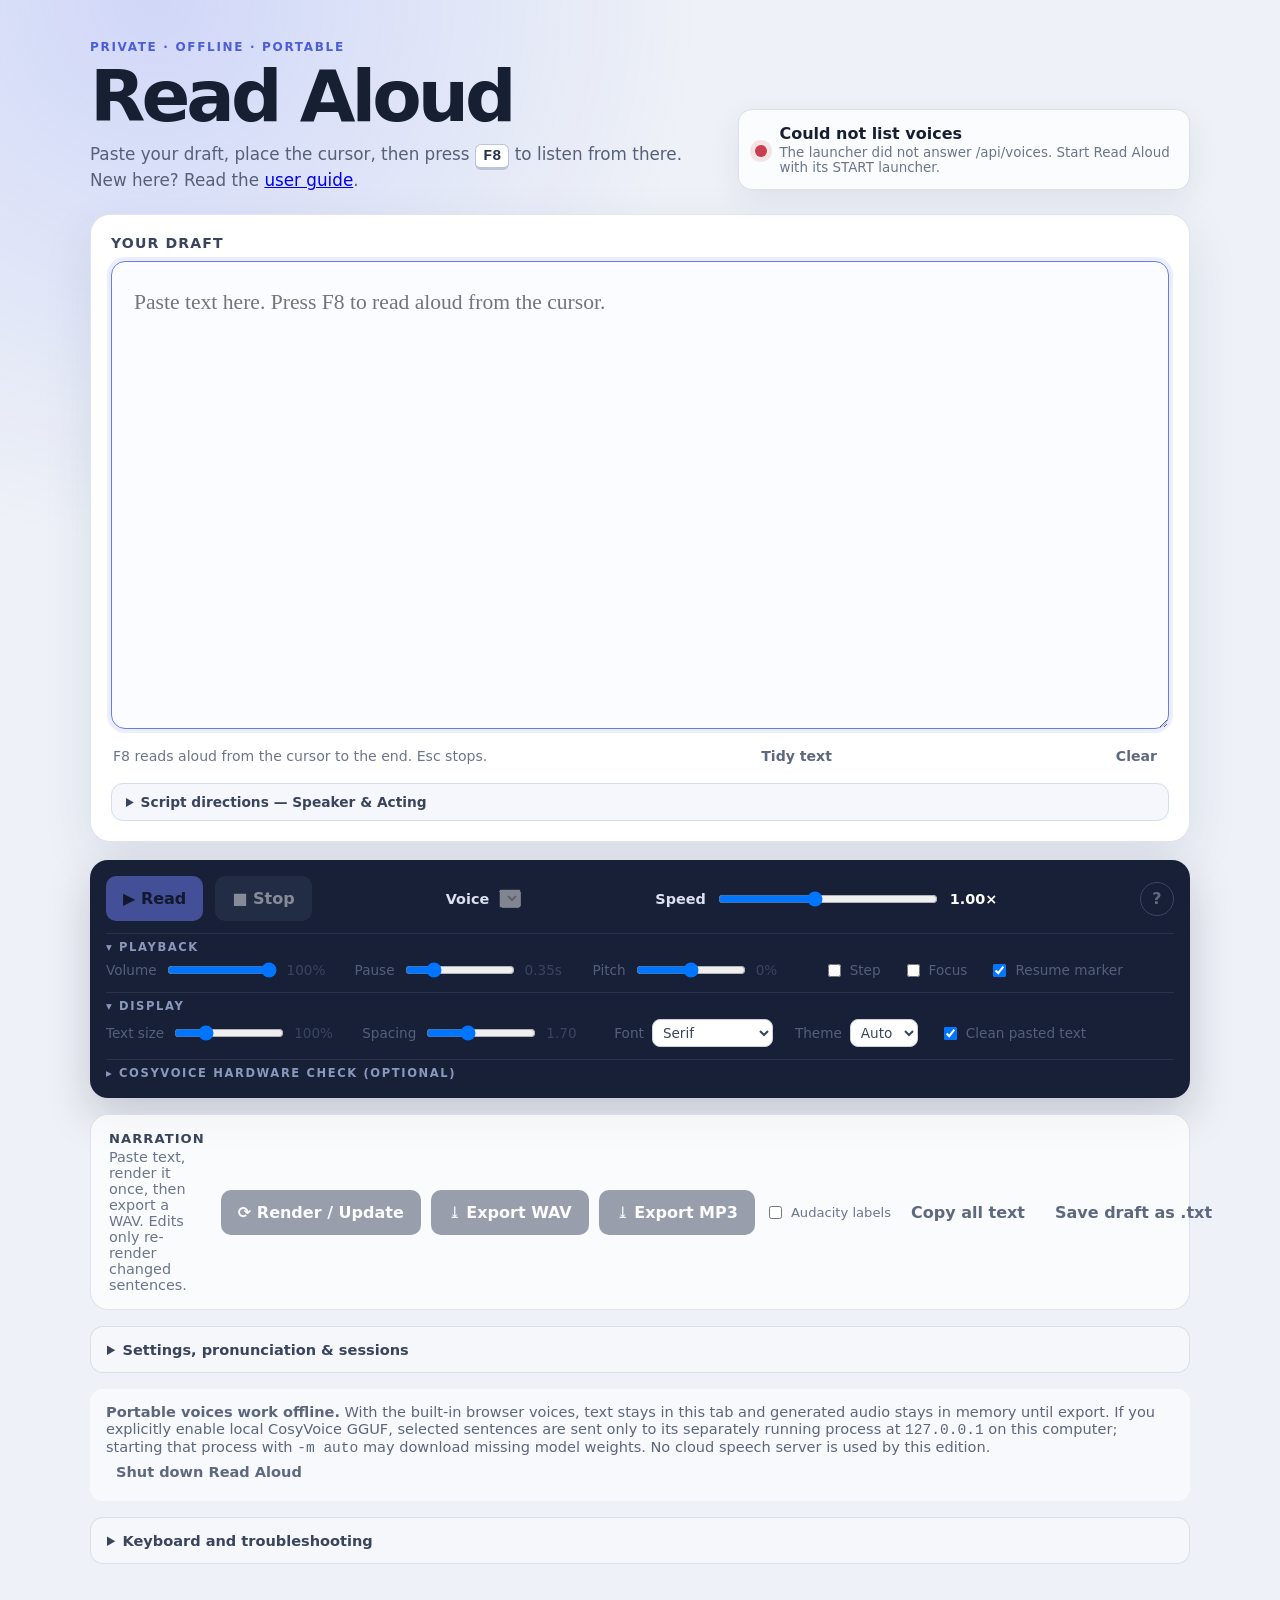
==== commit b8a2a80e: "feat(m4): Qwen CustomVoice speaker and acting script controls" ====
--- a/web/index.html
+++ b/web/index.html
@@ -55,6 +55,45 @@
         <button id="tidyButton" class="quiet" type="button" title="Straighten quotes, remove hidden characters">Tidy text</button>
         <button id="clearButton" class="quiet" type="button">Clear</button>
       </div>
+      <details class="script-direction-panel" id="scriptDirectionPanel">
+        <summary>Script directions — Speaker &amp; Acting</summary>
+        <p class="script-help">Insert a direction <strong>above the cursor line</strong>. Speaker and acting stay in effect independently until another marker changes them. Markers are not spoken. Qwen3-TTS CustomVoice performs the acting; Amy and other voices ignore the directions while reading the prose.</p>
+        <div class="script-direction-grid">
+          <div class="script-direction-field">
+            <label for="scriptSpeakerSelect">Speaker — Qwen preset</label>
+            <select id="scriptSpeakerSelect">
+              <option value="vivian" selected>Vivian</option>
+              <option value="ryan">Ryan</option>
+              <option value="serena">Serena</option>
+              <option value="aiden">Aiden</option>
+              <option value="dylan">Dylan</option>
+              <option value="eric">Eric</option>
+              <option value="ono_anna">Ono Anna</option>
+              <option value="sohee">Sohee</option>
+              <option value="uncle_fu">Uncle Fu</option>
+              <option value="auto">Default (Vivian)</option>
+            </select>
+            <button id="scriptSpeakerButton" type="button">Insert Speaker</button>
+          </div>
+          <div class="script-direction-field">
+            <label for="scriptActingPreset">Acting — choose or describe freely</label>
+            <select id="scriptActingPreset">
+              <option value="" selected>Choose a suggested direction…</option>
+              <option value="Speak quietly, trembling with fear and trying not to be heard.">Frightened whisper</option>
+              <option value="Crying with happiness, laughing softly between tears.">Happy crying</option>
+              <option value="Terrified, shouting in desperation as the danger approaches.">Screaming in fear</option>
+              <option value="Emotionally numb, barely able to speak through grief.">Shocked and grieving</option>
+              <option value="Joyful, warm, and excited.">Happy and excited</option>
+            </select>
+            <input id="scriptActingText" type="text" maxlength="300" placeholder="e.g. Crying with joy while laughing nervously" aria-label="Freeform acting direction">
+            <div class="script-direction-actions">
+              <button id="scriptActingButton" type="button">Insert Acting</button>
+              <button id="scriptActingReset" type="button" class="quiet">Reset acting to natural</button>
+            </div>
+          </div>
+        </div>
+        <p class="script-direction-status" id="scriptDirectionStatus" aria-live="polite">Speaker and acting persist independently. Only Qwen applies acting directions.</p>
+      </details>
       <div class="lint-row" id="lintInfo" aria-live="polite"></div>
       <div class="flags-row" id="flagsRow" hidden>
         <span id="flagsInfo"></span>
@@ -173,7 +212,18 @@
           <button id="cosyvoiceCheckButton" class="quiet" type="button">Find local CosyVoice GGUF</button>
           <span id="cosyvoiceLocalStatus" role="status" aria-live="polite">Optional experimental native voice. Start the local CrispASR server first.</span>
         </div>
-        <p class="stats-line">Early test: CrispASR prepends a spoken AI disclosure to each generated sentence. Film-ready exports will need a separate disclosure workflow.</p>
+        <div class="tuning-row">
+          <label class="toggle" for="cosyvoiceProjectDisclosure">
+            <input type="checkbox" id="cosyvoiceProjectDisclosure">
+            Narration mode: I will disclose AI-generated narration in my published project; do not speak the announcement before every sentence
+          </label>
+        </div>
+        <p class="stats-line">OFF by default and resets when the page closes. The audio watermark stays ON. CosyVoice WAV/MP3 exports include plain AI-generated metadata, not signed C2PA credentials. Disclose AI speech visibly in your published film or project.</p>
+        <div class="tuning-row">
+          <button id="qwenCheckButton" class="quiet" type="button">Find local Qwen3-TTS GGUF</button>
+          <span id="qwenLocalStatus" role="status" aria-live="polite">Optional experimental CustomVoice. Start CrispASR with Qwen3-TTS 1.7B CustomVoice on port 18080 before selecting it.</span>
+        </div>
+        <p class="stats-line">Qwen acting instructions and speaker preset changes use the script markers above. Preset identity may require AI disclosure; native watermarking remains on. Only one native model uses port 18080 at a time.</p>
       </details>
     </section>
 
@@ -276,6 +326,7 @@
   </main>
 
   <script src="tts-backends.js" defer></script>
+  <script src="narration-provenance.js" defer></script>
   <script src="app.js" defer></script>
   <script src="tts-diagnostics.js" defer></script>
 </body>
--- a/web/style.css
+++ b/web/style.css
@@ -178,6 +178,56 @@
   color: #6b758b;
   font-size: 0.88rem;
 }
+
+/* Optional script direction authoring, kept outside the normal proofreading UI. */
+.script-direction-panel {
+  margin-top: 12px;
+  border: 1px solid #d5dced;
+  border-radius: 12px;
+  padding: 10px 14px;
+  background: rgba(232, 237, 251, 0.45);
+}
+.script-direction-panel summary {
+  cursor: pointer;
+  font-size: 0.86rem;
+  font-weight: 800;
+  color: #39445d;
+}
+.script-help, .script-direction-status {
+  font-size: 0.81rem;
+  line-height: 1.5;
+  color: #53627e;
+}
+.script-direction-grid {
+  display: grid;
+  grid-template-columns: minmax(140px, 1fr) minmax(220px, 2fr);
+  gap: 14px;
+}
+.script-direction-field { display: flex; flex-direction: column; align-items: stretch; gap: 8px; }
+.script-direction-field label { color: #344059; font-weight: 700; font-size: 0.81rem; }
+.script-direction-field select, .script-direction-field input {
+  width: 100%;
+  min-width: 0;
+  border: 1px solid #b8c2d8;
+  border-radius: 8px;
+  padding: 9px 10px;
+  font: inherit;
+  background: #fff;
+  color: #182038;
+}
+.script-direction-field button { padding: 9px 12px; font-size: 0.84rem; }
+.script-direction-actions { display: flex; gap: 8px; flex-wrap: wrap; }
+.script-direction-actions .quiet { border: 1px solid #bac4dd; }
+@media (max-width: 660px) {
+  .script-direction-grid { grid-template-columns: 1fr; }
+}
+:root[data-theme="dark"] .script-direction-panel { background: #19243b; border-color: #39465e; }
+:root[data-theme="dark"] .script-direction-panel summary,
+:root[data-theme="dark"] .script-direction-field label { color: #e3e8f7; }
+:root[data-theme="dark"] .script-help,
+:root[data-theme="dark"] .script-direction-status { color: #b7c2db; }
+:root[data-theme="dark"] .script-direction-field select,
+:root[data-theme="dark"] .script-direction-field input { background: #10182a; border-color: #41516c; color: #f1f3fb; }
 
 .controls {
   display: flex;
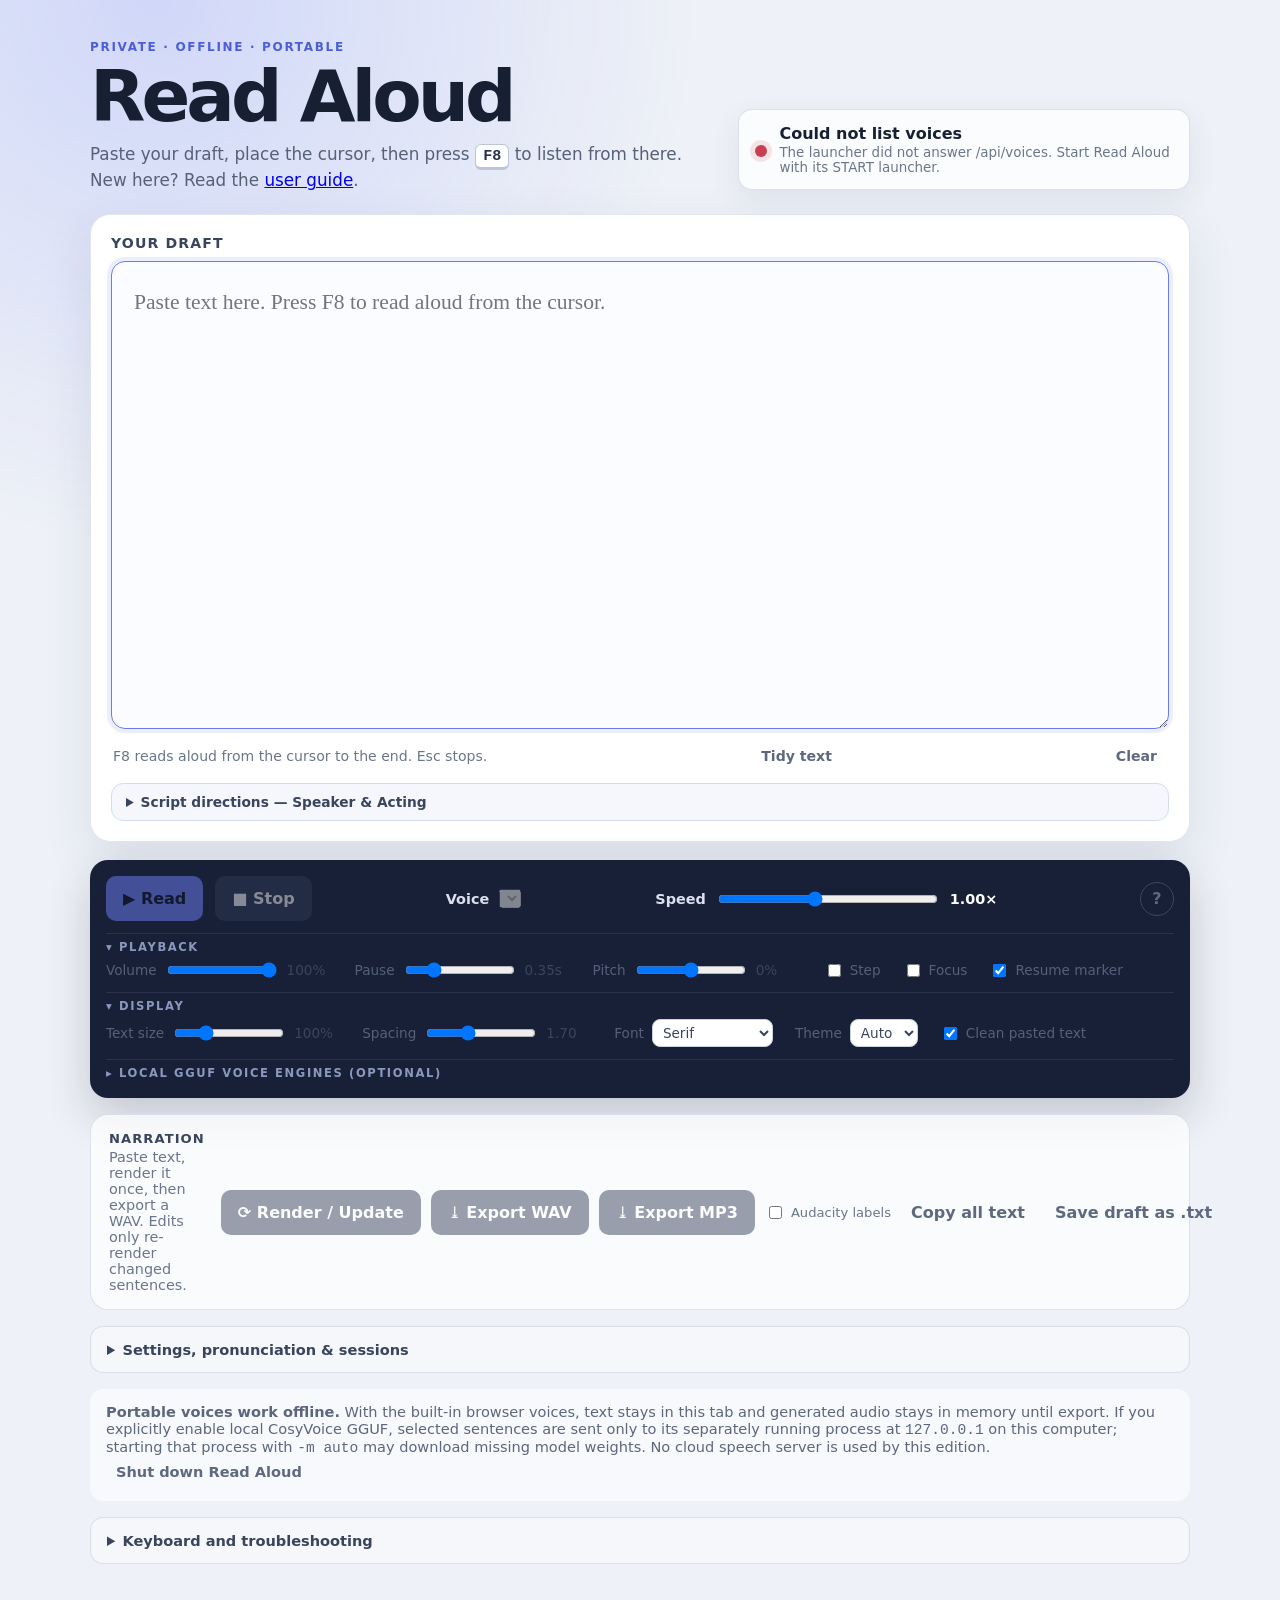
==== commit c44878c3: "ux(m4): show script controls when Qwen is selected and clarify GGUF settings" ====
--- a/web/index.html
+++ b/web/index.html
@@ -199,7 +199,7 @@
         </div>
       </details>
       <details class="ctl-group" id="gpuGroup">
-        <summary>CosyVoice hardware check (optional)</summary>
+        <summary>Local GGUF voice engines (optional)</summary>
         <div class="tuning-row">
           <button id="gpuProbeButton" class="quiet" type="button">Check local GPU</button>
           <span id="gpuProbeStatus" role="status" aria-live="polite">Not checked. Portable voices work without a GPU.</span>
